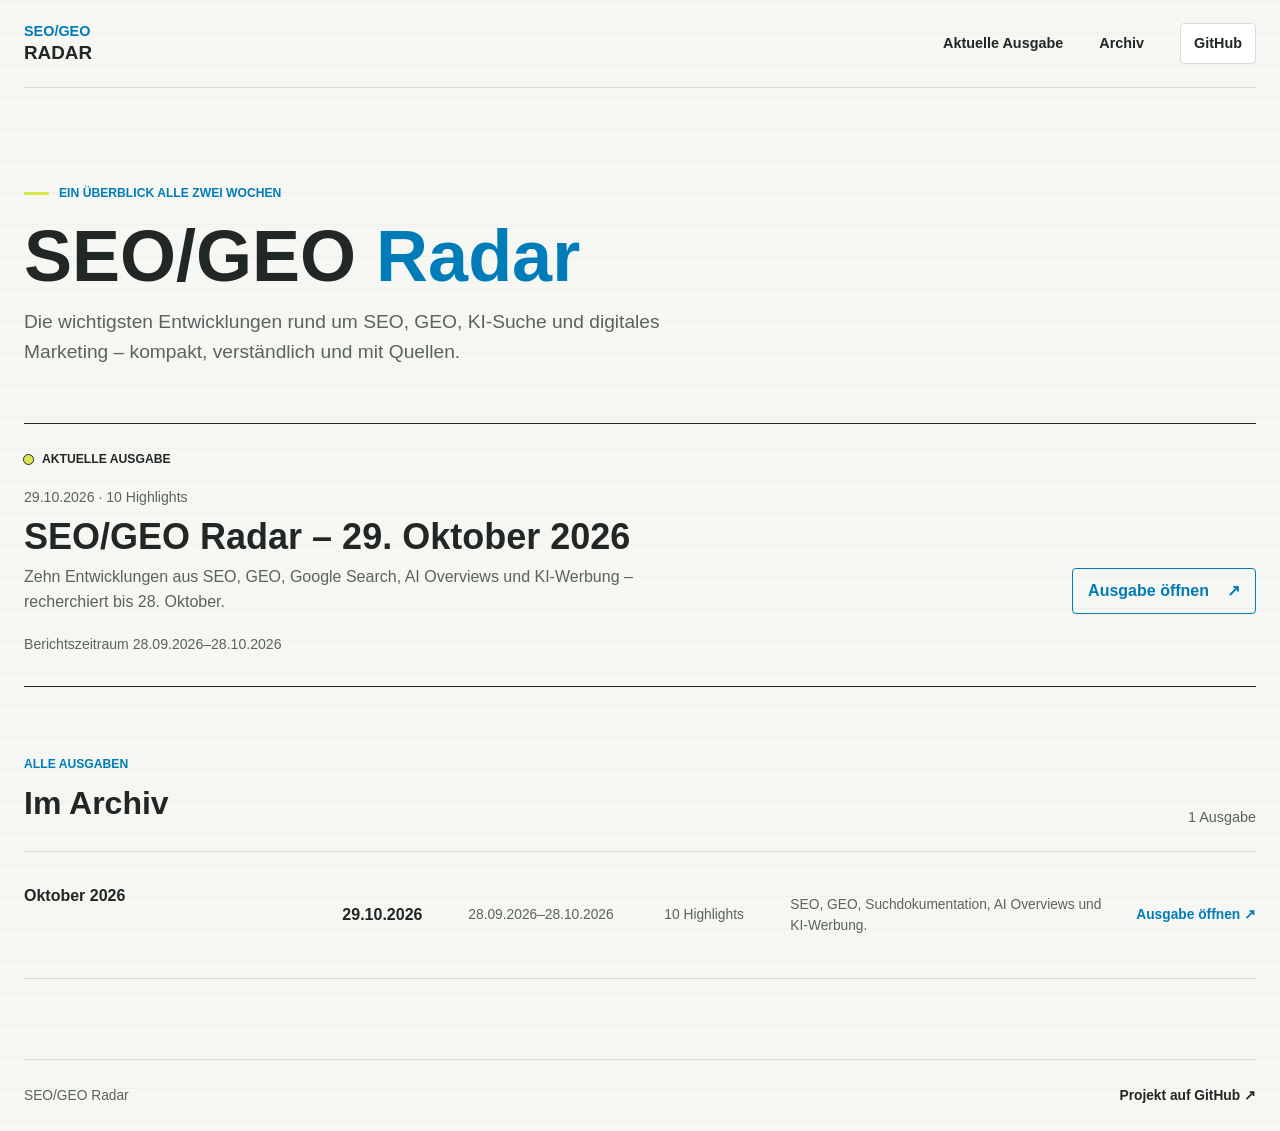
==== index.html @ 713f3957 "Publish SEO GEO Radar October edition" ====
<!doctype html>
<html lang="de">
  <head>
    <meta charset="utf-8">
    <meta name="viewport" content="width=device-width, initial-scale=1">
    <meta name="description" content="SEO/GEO Radar: Entwicklungen rund um SEO, GEO und KI-Suche, kompakt, verständlich und mit Quellen.">
    <meta name="theme-color" content="#f6f7f2">
    <title>SEO/GEO Radar – SEO- und KI-Suche im Blick</title>
    <link rel="stylesheet" href="src/styles.css">
  </head>
  <body>
    <a class="skip-link" href="#inhalt">Zum Inhalt springen</a>
    <div class="page-shell">
      <header class="site-header">
        <a class="wordmark" href="index.html" aria-label="SEO/GEO Radar, Startseite">
          <span class="wordmark__top">SEO/GEO</span><span class="wordmark__bottom">RADAR</span>
        </a>
        <nav class="site-nav" aria-label="Hauptnavigation">
          <a href="#aktuelle-ausgabe">Aktuelle Ausgabe</a>
          <a href="#archiv">Archiv</a>
          <a class="repo-link" href="https://github.com/7amdmad/seo-geo-radar" target="_blank" rel="noopener noreferrer">GitHub</a>
        </nav>
      </header>
      <main id="inhalt">
        <section class="intro" aria-labelledby="site-title">
          <p class="intro__eyebrow">Ein Überblick alle zwei Wochen</p>
          <h1 id="site-title">SEO/GEO <span>Radar</span></h1>
          <p class="intro__text">Die wichtigsten Entwicklungen rund um SEO, GEO, KI-Suche und digitales Marketing – kompakt, verständlich und mit Quellen.</p>
        </section>
        <section class="latest" id="aktuelle-ausgabe" aria-labelledby="latest-title">
          <div class="section-label"><span class="signal-dot"></span> Aktuelle Ausgabe</div>
          <div class="latest__body">
            <div>
              <p class="latest__date">29.10.2026 <span>·</span> 10 Highlights</p>
              <h2 id="latest-title">SEO/GEO Radar – 29. Oktober 2026</h2>
              <p class="latest__description">Zehn Entwicklungen aus SEO, GEO, Google Search, AI Overviews und KI-Werbung – recherchiert bis 28. Oktober.</p>
            </div>
            <a class="action-link" href="editions/2026-10-29/index.html">Ausgabe öffnen <span aria-hidden="true">↗</span></a>
          </div>
          <p class="latest__period">Berichtszeitraum 28.09.2026–28.10.2026</p>
        </section>
        <section class="archive" id="archiv" aria-labelledby="archive-title">
          <div class="archive__heading">
            <div>
              <p class="section-kicker">Alle Ausgaben</p>
              <h2 id="archive-title">Im Archiv</h2>
            </div>
            <span class="archive__total">1 Ausgabe</span>
          </div>
          <section class="archive-month" aria-labelledby="month-2026-10">
            <h3 id="month-2026-10">Oktober 2026</h3>
            <div class="edition-list">
              <a class="edition-row" href="editions/2026-10-29/index.html">
                <span class="edition-row__date">29.10.2026</span>
                <span class="edition-row__period">28.09.2026–28.10.2026</span>
                <span class="edition-row__count">10 Highlights</span>
                <span class="edition-row__description">SEO, GEO, Suchdokumentation, AI Overviews und KI-Werbung.</span>
                <span class="edition-row__open">Ausgabe öffnen <span aria-hidden="true">↗</span></span>
              </a>
            </div>
          </section>
        </section>
      </main>
      <footer class="site-footer">
        <span>SEO/GEO Radar</span>
        <a href="https://github.com/7amdmad/seo-geo-radar" target="_blank" rel="noopener noreferrer">Projekt auf GitHub <span aria-hidden="true">↗</span></a>
      </footer>
    </div>
  </body>
</html>
---- src/styles.css ----
:root {
  color-scheme: light;
  --paper: #f6f7f2;
  --surface: #ffffff;
  --ink: #202725;
  --muted: #59635f;
  --line: #d7ded9;
  --cyan: #00aeef;
  --cyan-dark: #007cb8;
  --purple: #5b64a2;
  --lime: #d6e84a;
  --font-display: "Helvetica Neue", Helvetica, Arial, sans-serif;
  --font-body: "Helvetica Neue", Helvetica, Arial, sans-serif;
}

* {
  box-sizing: border-box;
}

html {
  scroll-behavior: smooth;
}

body {
  min-width: 320px;
  min-height: 100vh;
  margin: 0;
  background-color: var(--paper);
  background-image: linear-gradient(
    rgba(32, 39, 37, 0.025) 1px,
    transparent 1px
  );
  background-size: 100% 32px;
  color: var(--ink);
  font-family: var(--font-body);
  line-height: 1.55;
}

button,
a {
  font: inherit;
}

a {
  color: var(--cyan-dark);
}

a:hover {
  color: var(--ink);
}

:focus-visible {
  outline: 3px solid var(--purple);
  outline-offset: 3px;
}

.page-shell,
.deck-shell {
  width: min(1240px, calc(100% - 48px));
  margin: 0 auto;
}

.skip-link {
  position: absolute;
  top: 8px;
  left: 8px;
  z-index: 20;
  padding: 10px 14px;
  transform: translateY(-160%);
  background: var(--ink);
  color: #fff;
}

.skip-link:focus {
  transform: translateY(0);
}

.site-header {
  min-height: 88px;
  display: flex;
  align-items: center;
  justify-content: space-between;
  gap: 24px;
  border-bottom: 1px solid var(--line);
}

.wordmark {
  display: inline-flex;
  flex-direction: column;
  line-height: 0.95;
  color: var(--ink);
  font-family: var(--font-display);
  font-size: 0.9rem;
  font-weight: 800;
  letter-spacing: 0;
  text-decoration: none;
}

.wordmark__top {
  color: var(--cyan-dark);
}

.wordmark__bottom {
  margin-top: 5px;
  font-size: 1.18rem;
}

.site-nav {
  display: flex;
  align-items: center;
  gap: clamp(16px, 3vw, 36px);
}

.site-nav a,
.site-footer a {
  color: var(--ink);
  font-size: 0.9rem;
  font-weight: 650;
  text-decoration: none;
}

.site-nav a:hover,
.site-footer a:hover {
  color: var(--cyan-dark);
}

.site-nav .repo-link {
  padding: 8px 13px;
  border: 1px solid var(--line);
  border-radius: 4px;
  background: var(--surface);
}

.intro {
  max-width: 840px;
  padding: clamp(44px, 8vw, 96px) 0 56px;
}

.intro__eyebrow,
.section-kicker,
.section-label,
.slide__category {
  margin: 0;
  color: var(--cyan-dark);
  font-size: 0.76rem;
  font-weight: 750;
  text-transform: uppercase;
}

.intro__eyebrow {
  display: flex;
  align-items: center;
  gap: 10px;
}

.intro__eyebrow::before {
  width: 25px;
  height: 3px;
  background: var(--lime);
  content: "";
}

.intro h1 {
  margin: 18px 0 16px;
  font-family: var(--font-display);
  font-size: 4.5rem;
  font-weight: 760;
  line-height: 0.98;
}

.intro h1 span {
  color: var(--cyan-dark);
}

.intro__text {
  max-width: 650px;
  margin: 0;
  color: var(--muted);
  font-size: 1.2rem;
}

.latest {
  padding: 26px 0 30px;
  border-top: 1px solid var(--ink);
  border-bottom: 1px solid var(--ink);
}

.section-label {
  display: flex;
  align-items: center;
  gap: 9px;
  color: var(--ink);
}

.signal-dot {
  width: 9px;
  height: 9px;
  border-radius: 50%;
  background: var(--lime);
  outline: 1px solid var(--ink);
}

.latest__body {
  display: flex;
  align-items: end;
  justify-content: space-between;
  gap: 36px;
  padding: 18px 0 4px;
}

.latest__date,
.latest__period {
  margin: 0;
  color: var(--muted);
  font-size: 0.88rem;
}

.latest__date span,
.deck__meta span {
  color: var(--purple);
}

.latest h2 {
  margin: 8px 0;
  font-family: var(--font-display);
  font-size: 2.25rem;
  line-height: 1.12;
}

.latest__description {
  max-width: 660px;
  margin: 0;
  color: var(--muted);
}

.latest__period {
  margin-top: 16px;
}

.action-link {
  flex: 0 0 auto;
  display: inline-flex;
  align-items: center;
  gap: 18px;
  min-height: 46px;
  padding: 0 15px;
  border: 1px solid var(--cyan-dark);
  border-radius: 4px;
  color: var(--cyan-dark);
  font-weight: 700;
  text-decoration: none;
}

.action-link:hover {
  background: var(--cyan-dark);
  color: #fff;
}

.archive {
  padding: 68px 0 80px;
}

.archive__heading {
  display: flex;
  align-items: end;
  justify-content: space-between;
  gap: 20px;
  padding-bottom: 22px;
  border-bottom: 1px solid var(--line);
}

.archive__heading h2 {
  margin: 5px 0 0;
  font-family: var(--font-display);
  font-size: 2rem;
}

.archive__total {
  color: var(--muted);
  font-size: 0.9rem;
}

.archive-month {
  display: grid;
  grid-template-columns: minmax(140px, 0.32fr) 1fr;
  gap: 26px;
  padding: 28px 0;
  border-bottom: 1px solid var(--line);
}

.archive-month h3 {
  margin: 4px 0 0;
  font-size: 1rem;
}

.edition-list {
  display: grid;
}

.edition-row {
  display: grid;
  grid-template-columns: 110px 180px 110px minmax(120px, 1fr) auto;
  align-items: center;
  gap: 16px;
  padding: 14px 0;
  border-top: 1px solid var(--line);
  color: var(--ink);
  text-decoration: none;
}

.edition-row:first-child {
  border-top: 0;
}

.edition-row:hover .edition-row__date,
.edition-row:hover .edition-row__open {
  color: var(--cyan-dark);
}

.edition-row__date {
  font-weight: 750;
}

.edition-row__period,
.edition-row__count,
.edition-row__description {
  color: var(--muted);
  font-size: 0.86rem;
}

.edition-row__open {
  color: var(--cyan-dark);
  font-size: 0.86rem;
  font-weight: 700;
  white-space: nowrap;
}

.empty-state {
  margin: 0;
  padding: 24px 0;
  color: var(--muted);
}

.site-footer {
  display: flex;
  align-items: center;
  justify-content: space-between;
  gap: 18px;
  min-height: 72px;
  border-top: 1px solid var(--line);
  color: var(--muted);
  font-size: 0.86rem;
}

.site-footer a {
  font-size: inherit;
}

.site-footer__dot {
  color: var(--purple);
}

.deck-page {
  overflow-x: hidden;
}

.deck-shell {
  min-height: 100vh;
  display: flex;
  flex-direction: column;
}

.deck {
  flex: 1;
  display: flex;
  flex-direction: column;
}

.deck__edition {
  display: flex;
  align-items: center;
  justify-content: space-between;
  gap: 18px;
  padding: 20px 0 14px;
}

.back-link {
  color: var(--ink);
  font-size: 0.9rem;
  font-weight: 700;
  text-decoration: none;
}

.deck__meta {
  color: var(--muted);
  font-size: 0.8rem;
  text-align: right;
}

.slides {
  position: relative;
  flex: 1;
  min-height: 540px;
  border-top: 1px solid var(--line);
}

.slide[hidden] {
  display: none !important;
}

.slide {
  width: 100%;
  min-height: 540px;
  display: grid;
  grid-template-columns: minmax(0, 1fr) minmax(340px, 0.95fr);
  align-items: center;
  gap: clamp(32px, 6vw, 78px);
  padding: clamp(34px, 5vw, 60px) 0;
  animation: slide-in 260ms ease both;
}

.slide__copy {
  max-width: 590px;
}

.slide__category {
  display: inline-block;
  padding: 5px 9px;
  border-left: 3px solid var(--lime);
  background: rgba(0, 174, 239, 0.08);
}

.slide__count {
  margin: 18px 0 9px;
  color: var(--muted);
  font-size: 0.82rem;
  font-weight: 750;
}

.slide__count span {
  color: var(--purple);
  padding: 0 4px;
}

.slide__title {
  margin: 0;
  font-family: var(--font-display);
  font-size: 3.1rem;
  font-weight: 750;
  line-height: 1.04;
}

.slide__body {
  max-width: 610px;
  margin: 16px 0 16px;
  color: #38413e;
  font-size: 1.05rem;
  line-height: 1.55;
}

.slide__body strong {
  padding: 0 3px;
  background: linear-gradient(transparent 48%, rgba(214, 232, 74, 0.75) 48%);
  color: var(--ink);
  font-weight: 750;
  box-decoration-break: clone;
}

.slide__sources {
  display: flex;
  flex-wrap: wrap;
  align-items: baseline;
  gap: 8px 14px;
  padding-top: 14px;
  border-top: 1px solid var(--line);
  font-size: 0.82rem;
}

.slide__sources > span {
  color: var(--muted);
  font-weight: 700;
  text-transform: uppercase;
}

.slide__sources a {
  text-underline-offset: 3px;
}

.slide__media {
  width: 100%;
  margin: 0;
}

.image-placeholder {
  position: relative;
  min-height: 320px;
  aspect-ratio: 1.16 / 1;
  display: flex;
  flex-direction: column;
  align-items: flex-start;
  justify-content: space-between;
  overflow: hidden;
  padding: clamp(22px, 4vw, 42px);
  border: 1px solid rgba(32, 39, 37, 0.16);
  background-color: #e8f5f6;
  background-image:
    linear-gradient(
      135deg,
      transparent 48%,
      rgba(91, 100, 162, 0.13) 48%,
      rgba(91, 100, 162, 0.13) 49%,
      transparent 49%
    ),
    linear-gradient(rgba(0, 124, 184, 0.09) 1px, transparent 1px),
    linear-gradient(90deg, rgba(0, 124, 184, 0.09) 1px, transparent 1px);
  background-size:
    100% 100%,
    28px 28px,
    28px 28px;
}

.image-placeholder::after {
  position: absolute;
  right: -30px;
  bottom: 60px;
  width: 72%;
  height: 3px;
  transform: rotate(-24deg);
  background: var(--cyan-dark);
  content: "";
}

.image-placeholder__brand,
.image-placeholder__topic,
.image-placeholder__note,
.image-placeholder__index {
  position: relative;
  z-index: 1;
}

.image-placeholder__brand {
  color: var(--cyan-dark);
  font-size: 0.75rem;
  font-weight: 800;
}

.image-placeholder__topic {
  max-width: 75%;
  color: var(--ink);
  font-size: 2.4rem;
  font-weight: 750;
  line-height: 1.05;
}

.image-placeholder__index {
  position: absolute;
  right: 24px;
  bottom: 8px;
  color: rgba(91, 100, 162, 0.55);
  font-size: 6rem;
  font-weight: 800;
  line-height: 1;
}

.image-placeholder__note {
  padding: 4px 7px;
  background: var(--lime);
  color: var(--ink);
  font-size: 0.73rem;
  font-weight: 700;
}

.slide__media img {
  width: 100%;
  max-height: 58vh;
  display: block;
  object-fit: cover;
}

.slide__media figcaption {
  margin-top: 8px;
  color: var(--muted);
  font-size: 0.75rem;
}

.deck__live,
.visually-hidden {
  position: absolute;
  width: 1px;
  height: 1px;
  overflow: hidden;
  clip: rect(0, 0, 0, 0);
  white-space: nowrap;
  clip-path: inset(50%);
}

.deck__footer {
  display: flex;
  align-items: center;
  gap: 28px;
  padding: 16px 0 24px;
  border-top: 1px solid var(--line);
}

.deck__progress {
  flex: 1;
  height: 5px;
  overflow: hidden;
  background: #dce2df;
}

.deck__progress span {
  width: 0;
  height: 100%;
  display: block;
  background: var(--cyan-dark);
  transition: width 180ms ease;
}

.deck__controls {
  display: flex;
  align-items: center;
  gap: 9px;
}

.deck__counter {
  min-width: 58px;
  margin-right: 6px;
  color: var(--muted);
  font-size: 0.85rem;
  font-variant-numeric: tabular-nums;
}

.deck__button {
  min-width: 90px;
  min-height: 44px;
  padding: 0 13px;
  border: 1px solid var(--line);
  border-radius: 4px;
  background: var(--surface);
  color: var(--ink);
  cursor: pointer;
  font-weight: 700;
}

.deck__button--next {
  border-color: var(--cyan-dark);
  background: var(--cyan-dark);
  color: #fff;
}

.deck__button:hover:not(:disabled) {
  border-color: var(--purple);
  box-shadow: inset 0 -3px var(--lime);
}

.deck__button:disabled {
  opacity: 0.48;
  cursor: not-allowed;
}

@keyframes slide-in {
  from {
    opacity: 0;
    transform: translateY(8px);
  }

  to {
    opacity: 1;
    transform: translateY(0);
  }
}

@media (prefers-reduced-motion: reduce) {
  *,
  *::before,
  *::after {
    scroll-behavior: auto !important;
    animation-duration: 0.01ms !important;
    animation-iteration-count: 1 !important;
    transition-duration: 0.01ms !important;
  }
}

@media (max-width: 880px) {
  .intro h1 {
    font-size: 3.5rem;
  }

  .latest h2 {
    font-size: 1.9rem;
  }

  .edition-row {
    grid-template-columns: 100px minmax(100px, 0.8fr) minmax(100px, 1fr) auto;
  }

  .edition-row__description {
    display: none;
  }

  .slide {
    grid-template-columns: minmax(0, 1fr) minmax(280px, 0.85fr);
    gap: 28px;
  }

  .slide__title {
    font-size: 2.8rem;
  }

  .slide__body {
    font-size: 1.1rem;
  }

  .image-placeholder__topic {
    font-size: 2.1rem;
  }
}

@media (max-width: 640px) {
  .page-shell,
  .deck-shell {
    width: min(100% - 32px, 520px);
  }

  .site-header {
    min-height: 74px;
  }

  .site-nav {
    gap: 14px;
  }

  .site-nav a {
    font-size: 0.78rem;
  }

  .site-nav .repo-link {
    padding: 6px 8px;
  }

  .intro {
    padding: 50px 0 40px;
  }

  .intro h1 {
    font-size: 2.65rem;
  }

  .intro__text {
    font-size: 1.05rem;
  }

  .latest__body {
    align-items: flex-start;
    flex-direction: column;
    gap: 18px;
  }

  .latest h2 {
    font-size: 1.65rem;
  }

  .archive {
    padding: 48px 0 56px;
  }

  .archive-month {
    grid-template-columns: 1fr;
    gap: 12px;
  }

  .edition-row {
    grid-template-columns: 1fr auto;
    gap: 3px 12px;
    padding: 12px 0;
  }

  .edition-row__date {
    grid-column: 1;
  }

  .edition-row__period {
    grid-column: 1;
    font-size: 0.78rem;
  }

  .edition-row__count {
    grid-column: 1;
  }

  .edition-row__open {
    grid-column: 2;
    grid-row: 1 / span 3;
  }

  .site-footer {
    align-items: flex-start;
    flex-direction: column;
    justify-content: center;
    padding: 18px 0;
  }

  .deck__edition {
    align-items: flex-start;
    flex-direction: column;
    gap: 7px;
    padding-top: 15px;
  }

  .deck__meta {
    text-align: left;
  }

  .slides {
    min-height: 0;
  }

  .slide {
    min-height: 0;
    grid-template-columns: 1fr;
    gap: 24px;
    padding: 26px 0 30px;
  }

  .slide__count {
    margin-top: 18px;
  }

  .slide__title {
    font-size: 2.25rem;
  }

  .slide__body {
    margin: 16px 0 20px;
    font-size: 1rem;
  }

  .image-placeholder {
    min-height: 250px;
    aspect-ratio: 1.25 / 1;
  }

  .image-placeholder__topic {
    font-size: 1.75rem;
  }

  .deck__footer {
    align-items: stretch;
    flex-direction: column;
    gap: 12px;
    padding-bottom: 16px;
  }

  .deck__controls {
    justify-content: space-between;
  }

  .deck__button {
    flex: 1;
  }
}
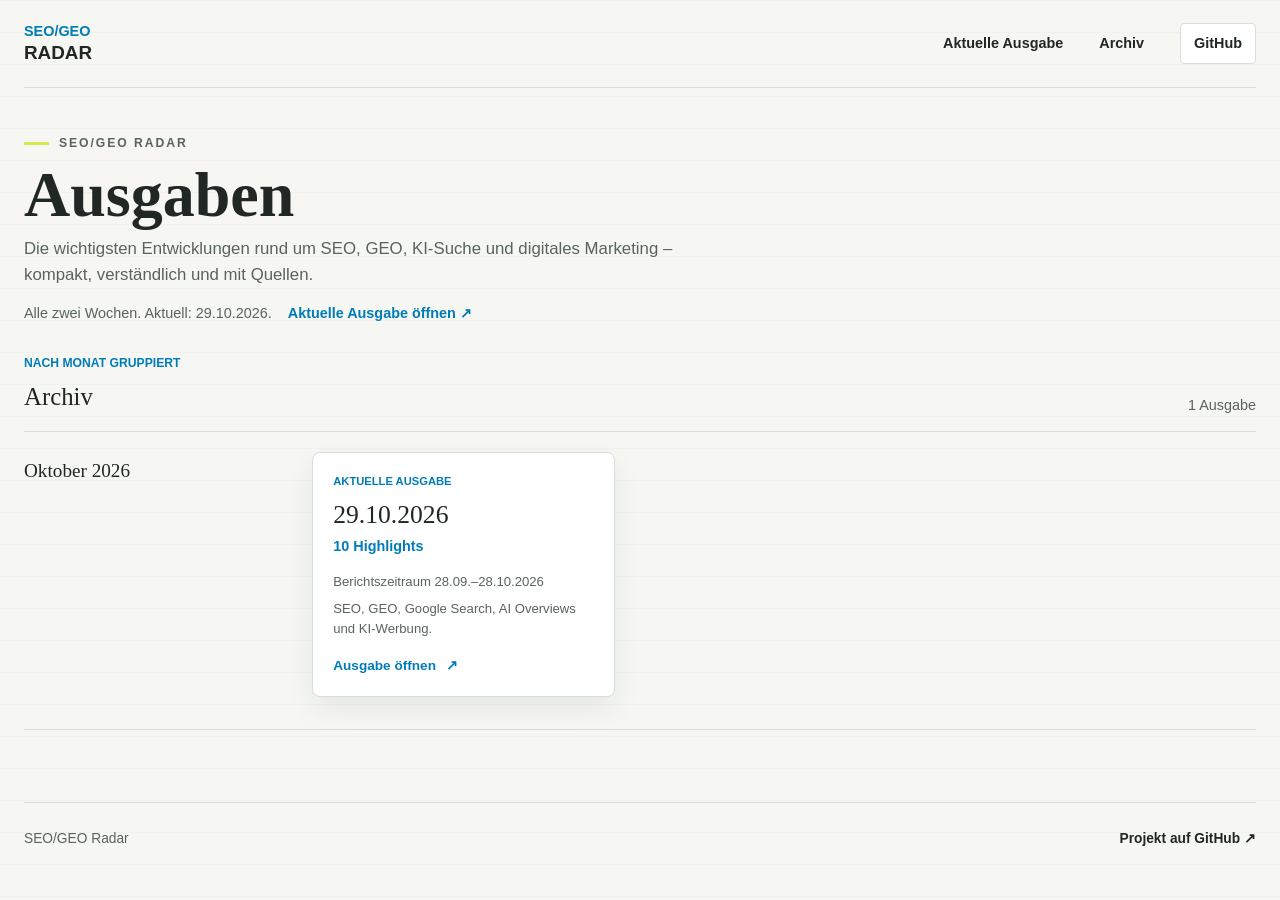
==== commit e6b7c1c4: "Restyle homepage archive cards" ====
--- a/index.html
+++ b/index.html
@@ -1,61 +1,75 @@
 <!doctype html>
 <html lang="de">
   <head>
-    <meta charset="utf-8">
-    <meta name="viewport" content="width=device-width, initial-scale=1">
-    <meta name="description" content="SEO/GEO Radar: Entwicklungen rund um SEO, GEO und KI-Suche, kompakt, verständlich und mit Quellen.">
-    <meta name="theme-color" content="#f6f7f2">
+    <meta charset="utf-8" />
+    <meta name="viewport" content="width=device-width, initial-scale=1" />
+    <meta
+      name="description"
+      content="SEO/GEO Radar: Entwicklungen rund um SEO, GEO und KI-Suche, kompakt, verständlich und mit Quellen."
+    />
+    <meta name="theme-color" content="#f6f7f2" />
     <title>SEO/GEO Radar – SEO- und KI-Suche im Blick</title>
-    <link rel="stylesheet" href="src/styles.css">
+    <link rel="stylesheet" href="src/styles.css" />
   </head>
   <body>
     <a class="skip-link" href="#inhalt">Zum Inhalt springen</a>
     <div class="page-shell">
       <header class="site-header">
-        <a class="wordmark" href="index.html" aria-label="SEO/GEO Radar, Startseite">
-          <span class="wordmark__top">SEO/GEO</span><span class="wordmark__bottom">RADAR</span>
+        <a
+          class="wordmark"
+          href="index.html"
+          aria-label="SEO/GEO Radar, Startseite"
+        >
+          <span class="wordmark__top">SEO/GEO</span
+          ><span class="wordmark__bottom">RADAR</span>
         </a>
         <nav class="site-nav" aria-label="Hauptnavigation">
           <a href="#aktuelle-ausgabe">Aktuelle Ausgabe</a>
           <a href="#archiv">Archiv</a>
-          <a class="repo-link" href="https://github.com/7amdmad/seo-geo-radar" target="_blank" rel="noopener noreferrer">GitHub</a>
+          <a
+            class="repo-link"
+            href="https://github.com/7amdmad/seo-geo-radar"
+            target="_blank"
+            rel="noopener noreferrer"
+            >GitHub</a
+          >
         </nav>
       </header>
       <main id="inhalt">
         <section class="intro" aria-labelledby="site-title">
-          <p class="intro__eyebrow">Ein Überblick alle zwei Wochen</p>
-          <h1 id="site-title">SEO/GEO <span>Radar</span></h1>
-          <p class="intro__text">Die wichtigsten Entwicklungen rund um SEO, GEO, KI-Suche und digitales Marketing – kompakt, verständlich und mit Quellen.</p>
-        </section>
-        <section class="latest" id="aktuelle-ausgabe" aria-labelledby="latest-title">
-          <div class="section-label"><span class="signal-dot"></span> Aktuelle Ausgabe</div>
-          <div class="latest__body">
-            <div>
-              <p class="latest__date">29.10.2026 <span>·</span> 10 Highlights</p>
-              <h2 id="latest-title">SEO/GEO Radar – 29. Oktober 2026</h2>
-              <p class="latest__description">Zehn Entwicklungen aus SEO, GEO, Google Search, AI Overviews und KI-Werbung – recherchiert bis 28. Oktober.</p>
-            </div>
-            <a class="action-link" href="editions/2026-10-29/index.html">Ausgabe öffnen <span aria-hidden="true">↗</span></a>
-          </div>
-          <p class="latest__period">Berichtszeitraum 28.09.2026–28.10.2026</p>
+          <p class="intro__eyebrow">SEO/GEO RADAR</p>
+          <h1 id="site-title">Ausgaben</h1>
+          <p class="intro__text">
+            Die wichtigsten Entwicklungen rund um SEO, GEO, KI-Suche und
+            digitales Marketing – kompakt, verständlich und mit Quellen.
+          </p>
+          <p class="intro__latest">
+            Alle zwei Wochen. Aktuell: 29.10.2026.
+            <a href="editions/2026-10-29/index.html">Aktuelle Ausgabe öffnen <span aria-hidden="true">↗</span></a>
+          </p>
         </section>
         <section class="archive" id="archiv" aria-labelledby="archive-title">
           <div class="archive__heading">
             <div>
-              <p class="section-kicker">Alle Ausgaben</p>
-              <h2 id="archive-title">Im Archiv</h2>
+              <p class="section-kicker">Nach Monat gruppiert</p>
+              <h2 id="archive-title">Archiv</h2>
             </div>
             <span class="archive__total">1 Ausgabe</span>
           </div>
           <section class="archive-month" aria-labelledby="month-2026-10">
             <h3 id="month-2026-10">Oktober 2026</h3>
-            <div class="edition-list">
-              <a class="edition-row" href="editions/2026-10-29/index.html">
-                <span class="edition-row__date">29.10.2026</span>
-                <span class="edition-row__period">28.09.2026–28.10.2026</span>
-                <span class="edition-row__count">10 Highlights</span>
-                <span class="edition-row__description">SEO, GEO, Suchdokumentation, AI Overviews und KI-Werbung.</span>
-                <span class="edition-row__open">Ausgabe öffnen <span aria-hidden="true">↗</span></span>
+            <div class="edition-grid">
+              <a
+                class="edition-card"
+                id="aktuelle-ausgabe"
+                href="editions/2026-10-29/index.html"
+              >
+                <span class="edition-card__current">Aktuelle Ausgabe</span>
+                <span class="edition-card__date">29.10.2026</span>
+                <span class="edition-card__count">10 Highlights</span>
+                <span class="edition-card__period">Berichtszeitraum 28.09.–28.10.2026</span>
+                <span class="edition-card__description">SEO, GEO, Google Search, AI Overviews und KI-Werbung.</span>
+                <span class="edition-card__open">Ausgabe öffnen <span aria-hidden="true">↗</span></span>
               </a>
             </div>
           </section>
@@ -63,8 +77,13 @@
       </main>
       <footer class="site-footer">
         <span>SEO/GEO Radar</span>
-        <a href="https://github.com/7amdmad/seo-geo-radar" target="_blank" rel="noopener noreferrer">Projekt auf GitHub <span aria-hidden="true">↗</span></a>
+        <a
+          href="https://github.com/7amdmad/seo-geo-radar"
+          target="_blank"
+          rel="noopener noreferrer"
+          >Projekt auf GitHub <span aria-hidden="true">↗</span></a
+        >
       </footer>
     </div>
   </body>
-</html>+</html>
--- a/src/styles.css
+++ b/src/styles.css
@@ -133,7 +133,7 @@
 
 .intro {
   max-width: 840px;
-  padding: clamp(44px, 8vw, 96px) 0 56px;
+  padding: 46px 0 20px;
 }
 
 .intro__eyebrow,
@@ -151,6 +151,8 @@
   display: flex;
   align-items: center;
   gap: 10px;
+  color: var(--muted);
+  letter-spacing: 0.16em;
 }
 
 .intro__eyebrow::before {
@@ -161,22 +163,38 @@
 }
 
 .intro h1 {
-  margin: 18px 0 16px;
-  font-family: var(--font-display);
-  font-size: 4.5rem;
-  font-weight: 760;
-  line-height: 0.98;
-}
-
-.intro h1 span {
-  color: var(--cyan-dark);
+  margin: 8px 0 8px;
+  font-family: Georgia, "Times New Roman", serif;
+  font-size: 4rem;
+  font-weight: 600;
+  line-height: 1.05;
 }
 
 .intro__text {
   max-width: 650px;
   margin: 0;
   color: var(--muted);
-  font-size: 1.2rem;
+  font-size: 1.05rem;
+}
+
+.intro__latest {
+  display: flex;
+  flex-wrap: wrap;
+  align-items: center;
+  gap: 8px 16px;
+  margin: 14px 0 0;
+  color: var(--muted);
+  font-size: 0.9rem;
+}
+
+.intro__latest a {
+  color: var(--cyan-dark);
+  font-weight: 700;
+  text-decoration: none;
+}
+
+.intro__latest a:hover {
+  color: var(--ink);
 }
 
 .latest {
@@ -257,7 +275,7 @@
 }
 
 .archive {
-  padding: 68px 0 80px;
+  padding: 10px 0 72px;
 }
 
 .archive__heading {
@@ -265,14 +283,15 @@
   align-items: end;
   justify-content: space-between;
   gap: 20px;
-  padding-bottom: 22px;
+  padding-bottom: 14px;
   border-bottom: 1px solid var(--line);
 }
 
 .archive__heading h2 {
   margin: 5px 0 0;
-  font-family: var(--font-display);
-  font-size: 2rem;
+  font-family: Georgia, "Times New Roman", serif;
+  font-size: 1.55rem;
+  font-weight: 500;
 }
 
 .archive__total {
@@ -282,57 +301,90 @@
 
 .archive-month {
   display: grid;
-  grid-template-columns: minmax(140px, 0.32fr) 1fr;
-  gap: 26px;
-  padding: 28px 0;
+  grid-template-columns: minmax(140px, 0.28fr) 1fr;
+  align-items: start;
+  gap: 24px;
+  padding: 20px 0 32px;
   border-bottom: 1px solid var(--line);
 }
 
 .archive-month h3 {
   margin: 4px 0 0;
-  font-size: 1rem;
-}
-
-.edition-list {
+  font-family: Georgia, "Times New Roman", serif;
+  font-size: 1.2rem;
+  font-weight: 500;
+}
+
+.edition-grid {
   display: grid;
-}
-
-.edition-row {
-  display: grid;
-  grid-template-columns: 110px 180px 110px minmax(120px, 1fr) auto;
-  align-items: center;
-  gap: 16px;
-  padding: 14px 0;
-  border-top: 1px solid var(--line);
+  grid-template-columns: repeat(3, minmax(0, 1fr));
+  gap: 18px;
+}
+
+.edition-card {
+  min-height: 204px;
+  display: flex;
+  flex-direction: column;
+  align-items: flex-start;
+  padding: 20px;
+  border: 1px solid var(--line);
+  border-radius: 8px;
+  background: var(--surface);
   color: var(--ink);
   text-decoration: none;
-}
-
-.edition-row:first-child {
-  border-top: 0;
-}
-
-.edition-row:hover .edition-row__date,
-.edition-row:hover .edition-row__open {
-  color: var(--cyan-dark);
-}
-
-.edition-row__date {
+  box-shadow: 0 12px 28px rgba(32, 39, 37, 0.07);
+  transition: transform 160ms ease, box-shadow 160ms ease;
+}
+
+.edition-card:hover {
+  transform: translateY(-2px);
+  box-shadow: 0 16px 32px rgba(32, 39, 37, 0.11);
+}
+
+.edition-card__date {
+  font-family: Georgia, "Times New Roman", serif;
+  font-size: 1.6rem;
+  line-height: 1.15;
+}
+
+.edition-card__current {
+  margin-bottom: 10px;
+  color: var(--cyan-dark);
+  font-size: 0.7rem;
   font-weight: 750;
-}
-
-.edition-row__period,
-.edition-row__count,
-.edition-row__description {
-  color: var(--muted);
-  font-size: 0.86rem;
-}
-
-.edition-row__open {
-  color: var(--cyan-dark);
-  font-size: 0.86rem;
+  text-transform: uppercase;
+}
+
+.edition-card__count {
+  margin-top: 6px;
+  color: var(--cyan-dark);
+  font-size: 0.9rem;
   font-weight: 700;
-  white-space: nowrap;
+}
+
+.edition-card__period,
+.edition-card__description {
+  color: var(--muted);
+  font-size: 0.82rem;
+}
+
+.edition-card__period {
+  margin-top: 14px;
+}
+
+.edition-card__description {
+  margin-top: 7px;
+}
+
+.edition-card__open {
+  display: inline-flex;
+  align-items: center;
+  gap: 10px;
+  margin-top: auto;
+  padding-top: 15px;
+  color: var(--cyan-dark);
+  font-size: 0.85rem;
+  font-weight: 700;
 }
 
 .empty-state {
@@ -684,19 +736,15 @@
 
 @media (max-width: 880px) {
   .intro h1 {
-    font-size: 3.5rem;
+    font-size: 3.3rem;
   }
 
   .latest h2 {
     font-size: 1.9rem;
   }
 
-  .edition-row {
-    grid-template-columns: 100px minmax(100px, 0.8fr) minmax(100px, 1fr) auto;
-  }
-
-  .edition-row__description {
-    display: none;
+  .edition-grid {
+    grid-template-columns: repeat(2, minmax(0, 1fr));
   }
 
   .slide {
@@ -740,11 +788,11 @@
   }
 
   .intro {
-    padding: 50px 0 40px;
+    padding: 38px 0 18px;
   }
 
   .intro h1 {
-    font-size: 2.65rem;
+    font-size: 2.8rem;
   }
 
   .intro__text {
@@ -762,7 +810,7 @@
   }
 
   .archive {
-    padding: 48px 0 56px;
+    padding: 8px 0 56px;
   }
 
   .archive-month {
@@ -770,28 +818,8 @@
     gap: 12px;
   }
 
-  .edition-row {
-    grid-template-columns: 1fr auto;
-    gap: 3px 12px;
-    padding: 12px 0;
-  }
-
-  .edition-row__date {
-    grid-column: 1;
-  }
-
-  .edition-row__period {
-    grid-column: 1;
-    font-size: 0.78rem;
-  }
-
-  .edition-row__count {
-    grid-column: 1;
-  }
-
-  .edition-row__open {
-    grid-column: 2;
-    grid-row: 1 / span 3;
+  .edition-grid {
+    grid-template-columns: 1fr;
   }
 
   .site-footer {
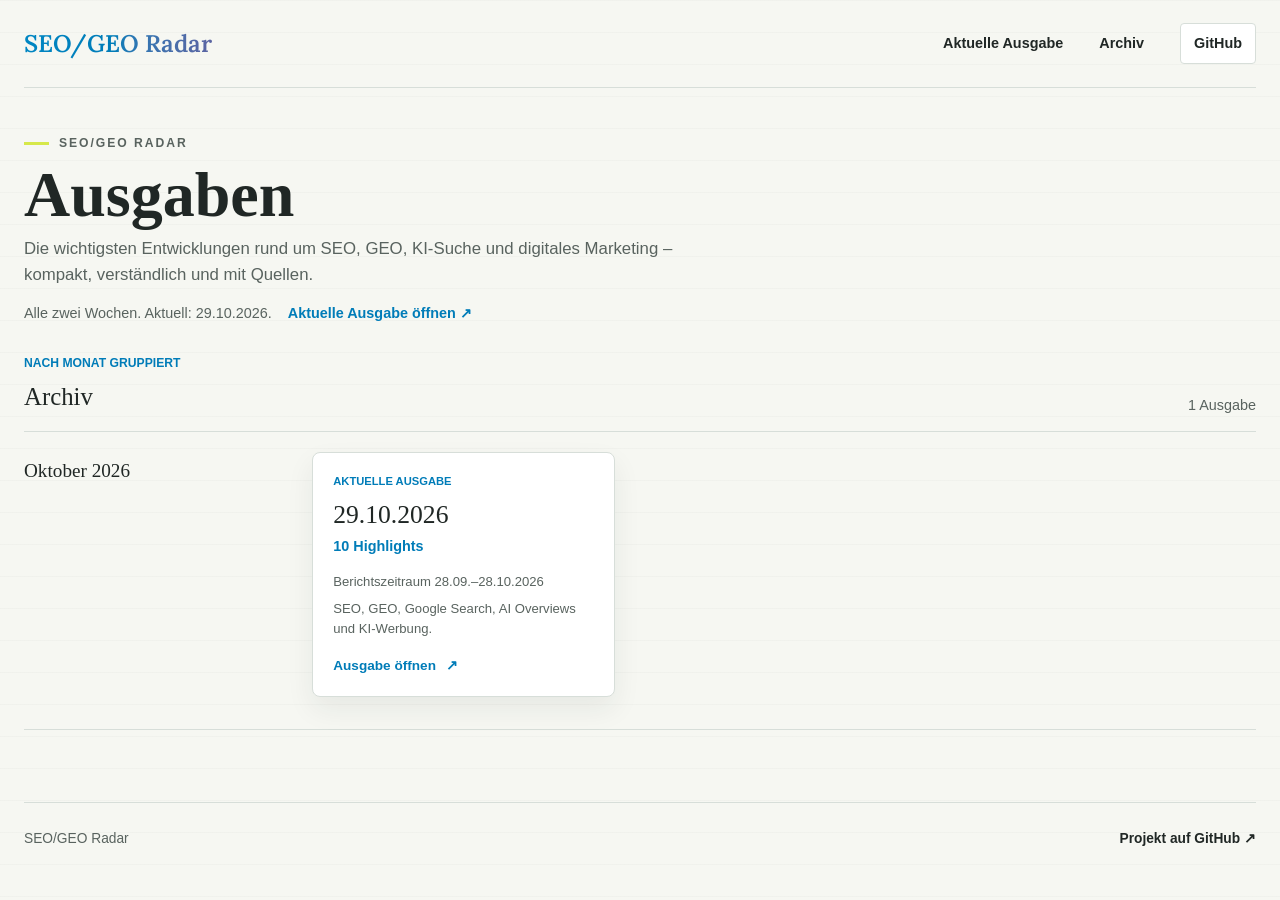
==== commit 4bcb488b: "Adopt minimal decks, team research prompt, and gated publishing" ====
--- a/index.html
+++ b/index.html
@@ -1,89 +1,78 @@
-<!doctype html>
+<!DOCTYPE html>
 <html lang="de">
-  <head>
-    <meta charset="utf-8" />
-    <meta name="viewport" content="width=device-width, initial-scale=1" />
-    <meta
-      name="description"
-      content="SEO/GEO Radar: Entwicklungen rund um SEO, GEO und KI-Suche, kompakt, verständlich und mit Quellen."
-    />
-    <meta name="theme-color" content="#f6f7f2" />
-    <title>SEO/GEO Radar – SEO- und KI-Suche im Blick</title>
-    <link rel="stylesheet" href="src/styles.css" />
-  </head>
-  <body>
-    <a class="skip-link" href="#inhalt">Zum Inhalt springen</a>
-    <div class="page-shell">
-      <header class="site-header">
-        <a
-          class="wordmark"
-          href="index.html"
-          aria-label="SEO/GEO Radar, Startseite"
-        >
-          <span class="wordmark__top">SEO/GEO</span
-          ><span class="wordmark__bottom">RADAR</span>
-        </a>
-        <nav class="site-nav" aria-label="Hauptnavigation">
-          <a href="#aktuelle-ausgabe">Aktuelle Ausgabe</a>
-          <a href="#archiv">Archiv</a>
-          <a
-            class="repo-link"
-            href="https://github.com/7amdmad/seo-geo-radar"
-            target="_blank"
-            rel="noopener noreferrer"
-            >GitHub</a
-          >
-        </nav>
-      </header>
-      <main id="inhalt">
-        <section class="intro" aria-labelledby="site-title">
-          <p class="intro__eyebrow">SEO/GEO RADAR</p>
-          <h1 id="site-title">Ausgaben</h1>
-          <p class="intro__text">
-            Die wichtigsten Entwicklungen rund um SEO, GEO, KI-Suche und
-            digitales Marketing – kompakt, verständlich und mit Quellen.
-          </p>
-          <p class="intro__latest">
-            Alle zwei Wochen. Aktuell: 29.10.2026.
-            <a href="editions/2026-10-29/index.html">Aktuelle Ausgabe öffnen <span aria-hidden="true">↗</span></a>
-          </p>
-        </section>
-        <section class="archive" id="archiv" aria-labelledby="archive-title">
-          <div class="archive__heading">
-            <div>
-              <p class="section-kicker">Nach Monat gruppiert</p>
-              <h2 id="archive-title">Archiv</h2>
-            </div>
-            <span class="archive__total">1 Ausgabe</span>
-          </div>
-          <section class="archive-month" aria-labelledby="month-2026-10">
-            <h3 id="month-2026-10">Oktober 2026</h3>
-            <div class="edition-grid">
-              <a
-                class="edition-card"
-                id="aktuelle-ausgabe"
-                href="editions/2026-10-29/index.html"
-              >
-                <span class="edition-card__current">Aktuelle Ausgabe</span>
-                <span class="edition-card__date">29.10.2026</span>
-                <span class="edition-card__count">10 Highlights</span>
-                <span class="edition-card__period">Berichtszeitraum 28.09.–28.10.2026</span>
-                <span class="edition-card__description">SEO, GEO, Google Search, AI Overviews und KI-Werbung.</span>
-                <span class="edition-card__open">Ausgabe öffnen <span aria-hidden="true">↗</span></span>
-              </a>
-            </div>
-          </section>
-        </section>
-      </main>
-      <footer class="site-footer">
-        <span>SEO/GEO Radar</span>
-        <a
-          href="https://github.com/7amdmad/seo-geo-radar"
-          target="_blank"
-          rel="noopener noreferrer"
-          >Projekt auf GitHub <span aria-hidden="true">↗</span></a
-        >
-      </footer>
-    </div>
-  </body>
+    <head>
+        <meta charset="utf-8" />
+        <meta name="viewport" content="width=device-width, initial-scale=1" />
+        <meta name="description"
+              content="SEO/GEO Radar: Entwicklungen rund um SEO, GEO und KI-Suche, kompakt, verständlich und mit Quellen." />
+        <meta name="theme-color" content="#f6f7f2" />
+        <title>SEO/GEO Radar – SEO- und KI-Suche im Blick</title>
+        <link rel="preconnect" href="https://fonts.googleapis.com" />
+        <link rel="preconnect" href="https://fonts.gstatic.com" crossorigin />
+        <link href="https://fonts.googleapis.com/css2?family=Lora:wght@400;600&display=swap"
+              rel="stylesheet" />
+        <link rel="stylesheet" href="src/styles.css" />
+    </head>
+    <body>
+        <a class="skip-link" href="#inhalt">Zum Inhalt springen</a>
+        <div class="page-shell">
+            <header class="site-header">
+                <a class="wordmark brand-name"
+                   href="index.html"
+                   aria-label="SEO/GEO Radar, Startseite">SEO/GEO Radar</a>
+                <nav class="site-nav" aria-label="Hauptnavigation">
+                    <a href="#aktuelle-ausgabe">Aktuelle Ausgabe</a>
+                    <a href="#archiv">Archiv</a>
+                    <a class="repo-link"
+                       href="https://github.com/7amdmad/seo-geo-radar"
+                       target="_blank"
+                       rel="noopener noreferrer">GitHub</a>
+                </nav>
+            </header>
+            <main id="inhalt">
+                <section class="intro" aria-labelledby="site-title">
+                    <p class="intro__eyebrow">SEO/GEO RADAR</p>
+                    <h1 id="site-title">Ausgaben</h1>
+                    <p class="intro__text">
+                        Die wichtigsten Entwicklungen rund um SEO, GEO, KI-Suche und
+                        digitales Marketing – kompakt, verständlich und mit Quellen.
+                    </p>
+                    <p class="intro__latest">
+                        Alle zwei Wochen. Aktuell: 29.10.2026.
+                        <a href="editions/2026-10-29/index.html">Aktuelle Ausgabe öffnen <span aria-hidden="true">↗</span></a>
+                    </p>
+                </section>
+                <section class="archive" id="archiv" aria-labelledby="archive-title">
+                    <div class="archive__heading">
+                        <div>
+                            <p class="section-kicker">Nach Monat gruppiert</p>
+                            <h2 id="archive-title">Archiv</h2>
+                        </div>
+                        <span class="archive__total">1 Ausgabe</span>
+                    </div>
+                    <section class="archive-month" aria-labelledby="month-2026-10">
+                        <h3 id="month-2026-10">Oktober 2026</h3>
+                        <div class="edition-grid">
+                            <a class="edition-card"
+                               id="aktuelle-ausgabe"
+                               href="editions/2026-10-29/index.html">
+                                <span class="edition-card__current">Aktuelle Ausgabe</span>
+                                <span class="edition-card__date">29.10.2026</span>
+                                <span class="edition-card__count">10 Highlights</span>
+                                <span class="edition-card__period">Berichtszeitraum 28.09.–28.10.2026</span>
+                                <span class="edition-card__description">SEO, GEO, Google Search, AI Overviews und KI-Werbung.</span>
+                                <span class="edition-card__open">Ausgabe öffnen <span aria-hidden="true">↗</span></span>
+                            </a>
+                        </div>
+                    </section>
+                </section>
+            </main>
+            <footer class="site-footer">
+                <span>SEO/GEO Radar</span>
+                <a href="https://github.com/7amdmad/seo-geo-radar"
+                   target="_blank"
+                   rel="noopener noreferrer">Projekt auf GitHub <span aria-hidden="true">↗</span></a>
+            </footer>
+        </div>
+    </body>
 </html>
--- a/src/styles.css
+++ b/src/styles.css
@@ -9,6 +9,15 @@
   --cyan-dark: #007cb8;
   --purple: #5b64a2;
   --lime: #d6e84a;
+  --brand-start: #0086b8;
+  --brand-fallback: var(--purple);
+  --font-brand: "Lora", Georgia, serif;
+  --brand-gradient: linear-gradient(
+    90deg,
+    var(--brand-start),
+    var(--cyan-dark) 48%,
+    var(--purple)
+  );
   --font-display: "Helvetica Neue", Helvetica, Arial, sans-serif;
   --font-body: "Helvetica Neue", Helvetica, Arial, sans-serif;
 }
@@ -86,23 +95,44 @@
 
 .wordmark {
   display: inline-flex;
-  flex-direction: column;
-  line-height: 0.95;
-  color: var(--ink);
-  font-family: var(--font-display);
-  font-size: 0.9rem;
-  font-weight: 800;
+  line-height: 1.55;
+  color: var(--ink);
+  font-family: var(--font-brand);
+  font-size: 1.5rem;
+  font-weight: 600;
   letter-spacing: 0;
   text-decoration: none;
 }
 
-.wordmark__top {
-  color: var(--cyan-dark);
-}
-
-.wordmark__bottom {
-  margin-top: 5px;
-  font-size: 1.18rem;
+.brand-name {
+  display: inline-flex;
+  color: var(--brand-fallback);
+  font-family: var(--font-brand);
+  text-decoration: none;
+  white-space: nowrap;
+}
+
+@supports (color: color-mix(in srgb, cyan, blue)) {
+  :root {
+    --brand-start: color-mix(in srgb, var(--cyan) 20%, var(--cyan-dark));
+  }
+}
+
+@supports (background-clip: text) {
+  .brand-name,
+  .brand-name:hover {
+    background-image: var(--brand-gradient);
+    background-clip: text;
+    color: transparent;
+  }
+}
+
+@media (forced-colors: active) {
+  .brand-name,
+  .brand-name:hover {
+    background-image: none;
+    color: CanvasText;
+  }
 }
 
 .site-nav {
@@ -333,7 +363,9 @@
   color: var(--ink);
   text-decoration: none;
   box-shadow: 0 12px 28px rgba(32, 39, 37, 0.07);
-  transition: transform 160ms ease, box-shadow 160ms ease;
+  transition:
+    transform 160ms ease,
+    box-shadow 160ms ease;
 }
 
 .edition-card:hover {
@@ -413,10 +445,14 @@
 }
 
 .deck-page {
+  --font-display: "Lora", Georgia, serif;
+  --font-body: "Work Sans", "Segoe UI", sans-serif;
   overflow-x: hidden;
+  background-image: none;
 }
 
 .deck-shell {
+  width: 100%;
   min-height: 100vh;
   display: flex;
   flex-direction: column;
@@ -428,15 +464,43 @@
   flex-direction: column;
 }
 
+.deck__header {
+  display: flex;
+  align-items: center;
+  justify-content: space-between;
+  gap: 20px;
+  padding: 18px 28px;
+  border-bottom: 1px solid var(--line);
+}
+
+.deck__title {
+  margin: 0;
+  font-family: var(--font-display);
+  font-size: 1.5rem;
+  font-weight: 600;
+}
+
+.deck__date {
+  margin-left: 12px;
+  color: var(--muted);
+  font-family: var(--font-body);
+  font-size: 0.9rem;
+  font-weight: 400;
+}
+
 .deck__edition {
   display: flex;
   align-items: center;
   justify-content: space-between;
   gap: 18px;
-  padding: 20px 0 14px;
+  padding: 12px 28px 0;
 }
 
 .back-link {
+  flex-shrink: 0;
+  padding: 8px 14px;
+  border: 1px solid var(--line);
+  border-radius: 999px;
   color: var(--ink);
   font-size: 0.9rem;
   font-weight: 700;
@@ -446,14 +510,19 @@
 .deck__meta {
   color: var(--muted);
   font-size: 0.8rem;
-  text-align: right;
+  text-align: left;
 }
 
 .slides {
+  --slide-offset: 100%;
   position: relative;
   flex: 1;
   min-height: 540px;
-  border-top: 1px solid var(--line);
+  overflow: hidden;
+}
+
+.slides[data-direction="backward"] {
+  --slide-offset: -100%;
 }
 
 .slide[hidden] {
@@ -462,70 +531,81 @@
 
 .slide {
   width: 100%;
+  max-width: 1320px;
   min-height: 540px;
+  margin-inline: auto;
   display: grid;
-  grid-template-columns: minmax(0, 1fr) minmax(340px, 0.95fr);
-  align-items: center;
-  gap: clamp(32px, 6vw, 78px);
-  padding: clamp(34px, 5vw, 60px) 0;
-  animation: slide-in 260ms ease both;
+  grid-template-columns: minmax(0, 1fr) minmax(0, 0.95fr);
+  grid-template-rows: auto auto auto auto;
+  align-content: center;
+  align-items: start;
+  gap: 22px 32px;
+  padding: 48px;
+}
+
+.slides.is-transitioning .slide.is-active {
+  animation: slide-in 420ms cubic-bezier(0.25, 0.8, 0.25, 1) both;
+}
+
+.slide.is-exiting {
+  position: absolute;
+  inset: 0 0 auto;
+  pointer-events: none;
+  animation: slide-out 420ms cubic-bezier(0.25, 0.8, 0.25, 1) both;
 }
 
 .slide__copy {
-  max-width: 590px;
-}
-
-.slide__category {
-  display: inline-block;
-  padding: 5px 9px;
-  border-left: 3px solid var(--lime);
-  background: rgba(0, 174, 239, 0.08);
-}
-
-.slide__count {
-  margin: 18px 0 9px;
-  color: var(--muted);
-  font-size: 0.82rem;
-  font-weight: 750;
-}
-
-.slide__count span {
-  color: var(--purple);
-  padding: 0 4px;
+  display: contents;
+}
+
+.slide__accent {
+  grid-column: 1 / -1;
+  width: fit-content;
+  padding: 6px 12px;
+  border-radius: 999px;
+  background: rgba(0, 174, 239, 0.12);
+  color: var(--cyan-dark);
+  font-size: 0.9rem;
+  font-weight: 600;
 }
 
 .slide__title {
+  grid-column: 1;
+  grid-row: 2;
   margin: 0;
   font-family: var(--font-display);
-  font-size: 3.1rem;
-  font-weight: 750;
-  line-height: 1.04;
+  font-size: 3.4rem;
+  font-weight: 600;
+  line-height: 1.05;
 }
 
 .slide__body {
+  grid-column: 1;
+  grid-row: 3;
   max-width: 610px;
-  margin: 16px 0 16px;
-  color: #38413e;
-  font-size: 1.05rem;
+  margin: 0;
+  color: var(--muted);
+  font-size: 1.25rem;
   line-height: 1.55;
 }
 
 .slide__body strong {
-  padding: 0 3px;
-  background: linear-gradient(transparent 48%, rgba(214, 232, 74, 0.75) 48%);
-  color: var(--ink);
-  font-weight: 750;
+  padding: 0 6px;
+  border-radius: 999px;
+  background: rgba(0, 174, 239, 0.12);
+  color: var(--ink);
+  font-weight: 600;
   box-decoration-break: clone;
 }
 
 .slide__sources {
+  grid-column: 2;
+  grid-row: 4;
   display: flex;
   flex-wrap: wrap;
   align-items: baseline;
-  gap: 8px 14px;
-  padding-top: 14px;
-  border-top: 1px solid var(--line);
-  font-size: 0.82rem;
+  gap: 4px 10px;
+  font-size: 0.75rem;
 }
 
 .slide__sources > span {
@@ -539,6 +619,9 @@
 }
 
 .slide__media {
+  grid-column: 2;
+  grid-row: 2 / span 2;
+  align-self: center;
   width: 100%;
   margin: 0;
 }
@@ -623,10 +706,15 @@
 }
 
 .slide__media img {
-  width: 100%;
-  max-height: 58vh;
+  width: auto;
+  max-width: 100%;
+  height: auto;
+  max-height: min(50vh, 460px);
   display: block;
-  object-fit: cover;
+  margin-inline: auto;
+  border-radius: 18px;
+  box-shadow: 0 18px 40px rgba(32, 39, 37, 0.12);
+  object-fit: contain;
 }
 
 .slide__media figcaption {
@@ -650,7 +738,7 @@
   display: flex;
   align-items: center;
   gap: 28px;
-  padding: 16px 0 24px;
+  padding: 16px 28px 28px;
   border-top: 1px solid var(--line);
 }
 
@@ -713,13 +801,25 @@
 
 @keyframes slide-in {
   from {
-    opacity: 0;
-    transform: translateY(8px);
+    opacity: 0.3;
+    transform: translateX(var(--slide-offset));
   }
 
   to {
     opacity: 1;
-    transform: translateY(0);
+    transform: translateX(0);
+  }
+}
+
+@keyframes slide-out {
+  from {
+    opacity: 1;
+    transform: translateX(0);
+  }
+
+  to {
+    opacity: 0.3;
+    transform: translateX(calc(-1 * var(--slide-offset)));
   }
 }
 
@@ -888,3 +988,65 @@
     flex: 1;
   }
 }
+
+@media (max-width: 899px) {
+  .deck-shell {
+    width: 100%;
+  }
+
+  .deck__header {
+    align-items: flex-start;
+    padding: 16px 20px;
+  }
+
+  .deck__date {
+    display: block;
+    margin-left: 0;
+  }
+
+  .slide {
+    display: flex;
+    flex-direction: column;
+    align-items: stretch;
+    padding: 32px 24px;
+  }
+
+  .slide__accent {
+    align-self: flex-start;
+    order: 1;
+  }
+
+  .slide__title {
+    order: 2;
+  }
+
+  .slide__body {
+    order: 3;
+  }
+
+  .slide__media {
+    align-self: stretch;
+    order: 4;
+  }
+
+  .slide__sources {
+    order: 5;
+  }
+}
+
+@media (max-width: 640px) {
+  .site-header {
+    flex-wrap: wrap;
+    gap: 12px;
+    padding: 16px 0;
+  }
+
+  .site-nav {
+    width: 100%;
+    justify-content: space-between;
+  }
+
+  .deck__header {
+    flex-wrap: wrap;
+  }
+}
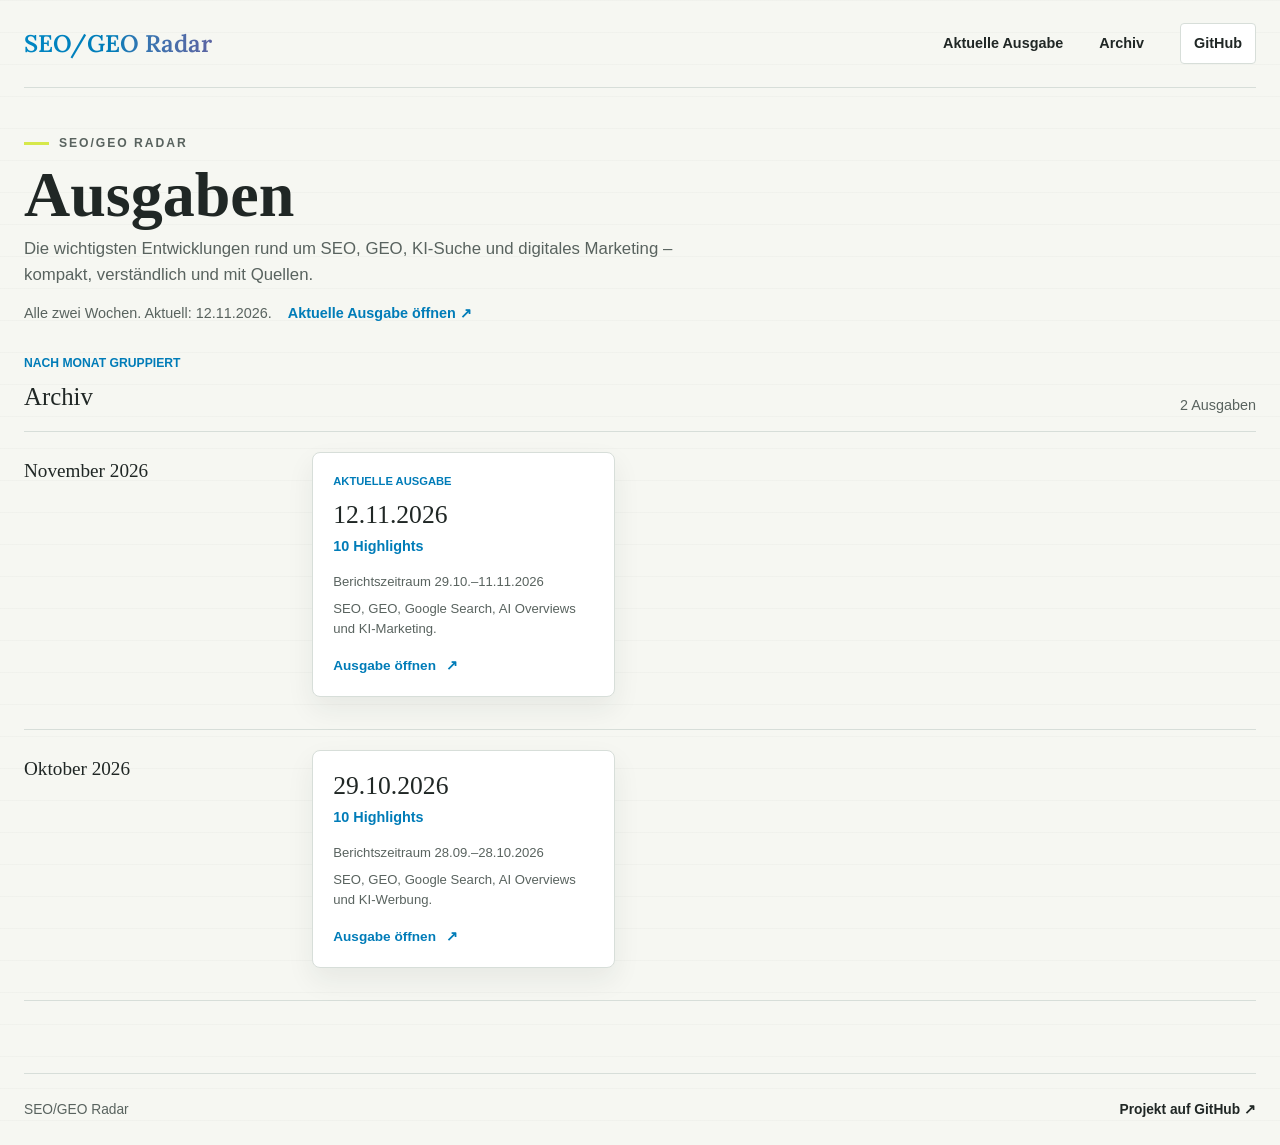
==== commit c68552c6: "Publish November 12 SEO GEO Radar edition" ====
--- a/index.html
+++ b/index.html
@@ -38,8 +38,8 @@
                         digitales Marketing – kompakt, verständlich und mit Quellen.
                     </p>
                     <p class="intro__latest">
-                        Alle zwei Wochen. Aktuell: 29.10.2026.
-                        <a href="editions/2026-10-29/index.html">Aktuelle Ausgabe öffnen <span aria-hidden="true">↗</span></a>
+                        Alle zwei Wochen. Aktuell: 12.11.2026.
+                        <a href="editions/2026-11-12/index.html">Aktuelle Ausgabe öffnen <span aria-hidden="true">↗</span></a>
                     </p>
                 </section>
                 <section class="archive" id="archiv" aria-labelledby="archive-title">
@@ -48,15 +48,27 @@
                             <p class="section-kicker">Nach Monat gruppiert</p>
                             <h2 id="archive-title">Archiv</h2>
                         </div>
-                        <span class="archive__total">1 Ausgabe</span>
+                        <span class="archive__total">2 Ausgaben</span>
                     </div>
+                    <section class="archive-month" aria-labelledby="month-2026-11">
+                        <h3 id="month-2026-11">November 2026</h3>
+                        <div class="edition-grid">
+                            <a class="edition-card"
+                               id="aktuelle-ausgabe"
+                               href="editions/2026-11-12/index.html">
+                                <span class="edition-card__current">Aktuelle Ausgabe</span>
+                                <span class="edition-card__date">12.11.2026</span>
+                                <span class="edition-card__count">10 Highlights</span>
+                                <span class="edition-card__period">Berichtszeitraum 29.10.–11.11.2026</span>
+                                <span class="edition-card__description">SEO, GEO, Google Search, AI Overviews und KI-Marketing.</span>
+                                <span class="edition-card__open">Ausgabe öffnen <span aria-hidden="true">↗</span></span>
+                            </a>
+                        </div>
+                    </section>
                     <section class="archive-month" aria-labelledby="month-2026-10">
                         <h3 id="month-2026-10">Oktober 2026</h3>
                         <div class="edition-grid">
-                            <a class="edition-card"
-                               id="aktuelle-ausgabe"
-                               href="editions/2026-10-29/index.html">
-                                <span class="edition-card__current">Aktuelle Ausgabe</span>
+                            <a class="edition-card" href="editions/2026-10-29/index.html">
                                 <span class="edition-card__date">29.10.2026</span>
                                 <span class="edition-card__count">10 Highlights</span>
                                 <span class="edition-card__period">Berichtszeitraum 28.09.–28.10.2026</span>
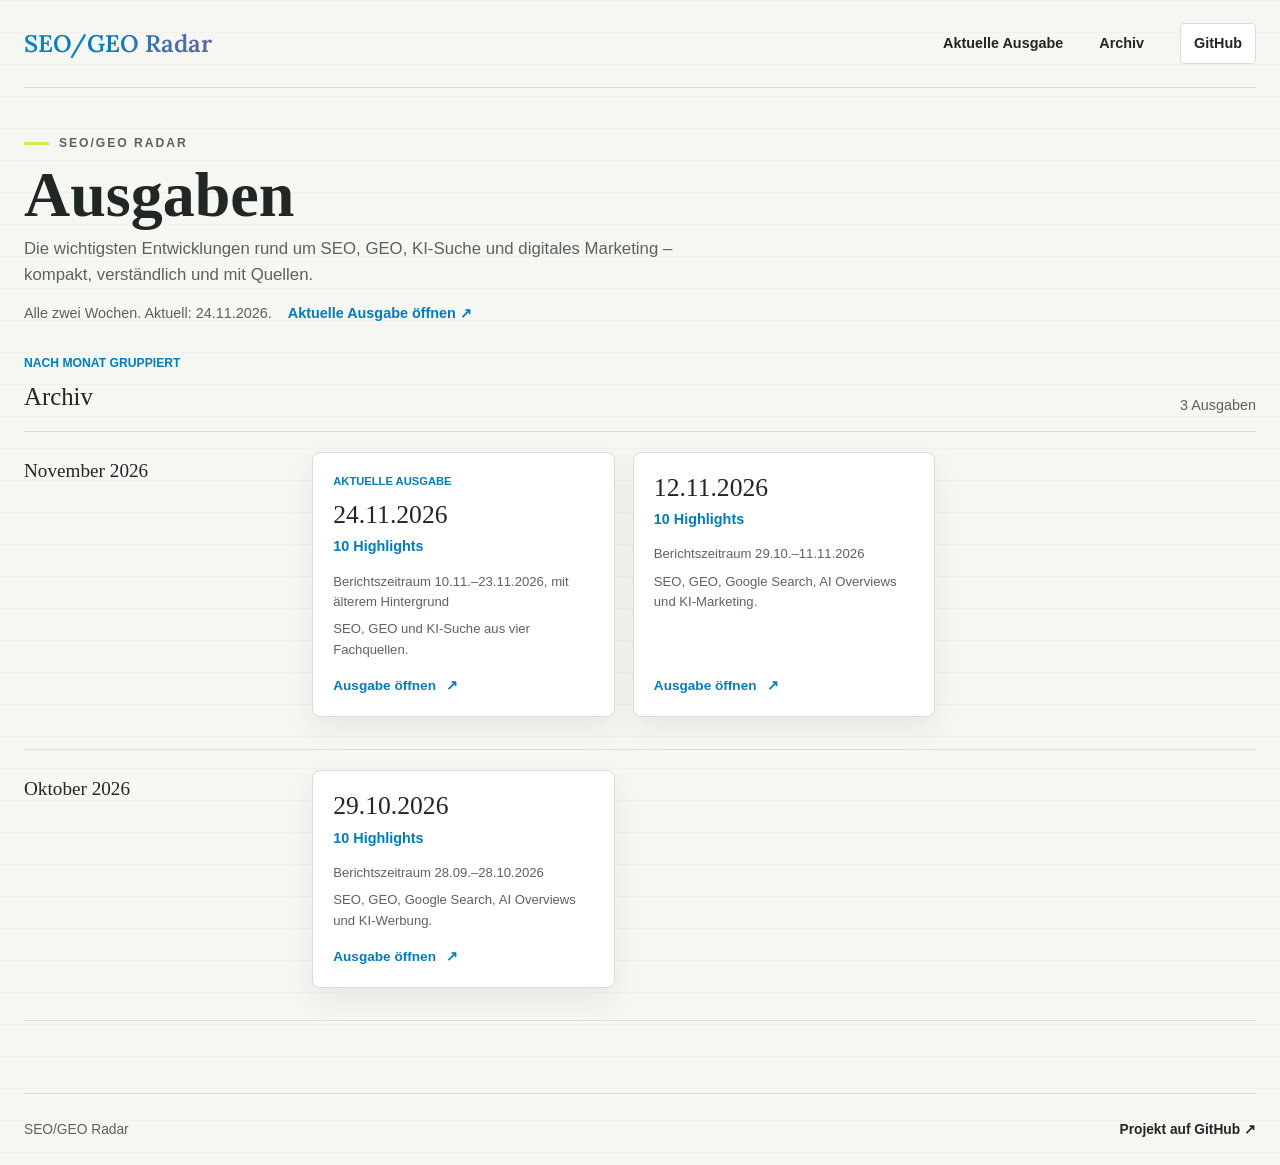
==== commit 929098bc: "Add focused research prompt and November 24 edition" ====
--- a/index.html
+++ b/index.html
@@ -38,8 +38,8 @@
                         digitales Marketing – kompakt, verständlich und mit Quellen.
                     </p>
                     <p class="intro__latest">
-                        Alle zwei Wochen. Aktuell: 12.11.2026.
-                        <a href="editions/2026-11-12/index.html">Aktuelle Ausgabe öffnen <span aria-hidden="true">↗</span></a>
+                        Alle zwei Wochen. Aktuell: 24.11.2026.
+                        <a href="editions/2026-11-24/index.html">Aktuelle Ausgabe öffnen <span aria-hidden="true">↗</span></a>
                     </p>
                 </section>
                 <section class="archive" id="archiv" aria-labelledby="archive-title">
@@ -48,15 +48,22 @@
                             <p class="section-kicker">Nach Monat gruppiert</p>
                             <h2 id="archive-title">Archiv</h2>
                         </div>
-                        <span class="archive__total">2 Ausgaben</span>
+                        <span class="archive__total">3 Ausgaben</span>
                     </div>
                     <section class="archive-month" aria-labelledby="month-2026-11">
                         <h3 id="month-2026-11">November 2026</h3>
                         <div class="edition-grid">
                             <a class="edition-card"
                                id="aktuelle-ausgabe"
-                               href="editions/2026-11-12/index.html">
+                               href="editions/2026-11-24/index.html">
                                 <span class="edition-card__current">Aktuelle Ausgabe</span>
+                                <span class="edition-card__date">24.11.2026</span>
+                                <span class="edition-card__count">10 Highlights</span>
+                                <span class="edition-card__period">Berichtszeitraum 10.11.–23.11.2026, mit älterem Hintergrund</span>
+                                <span class="edition-card__description">SEO, GEO und KI-Suche aus vier Fachquellen.</span>
+                                <span class="edition-card__open">Ausgabe öffnen <span aria-hidden="true">↗</span></span>
+                            </a>
+                            <a class="edition-card" href="editions/2026-11-12/index.html">
                                 <span class="edition-card__date">12.11.2026</span>
                                 <span class="edition-card__count">10 Highlights</span>
                                 <span class="edition-card__period">Berichtszeitraum 29.10.–11.11.2026</span>
